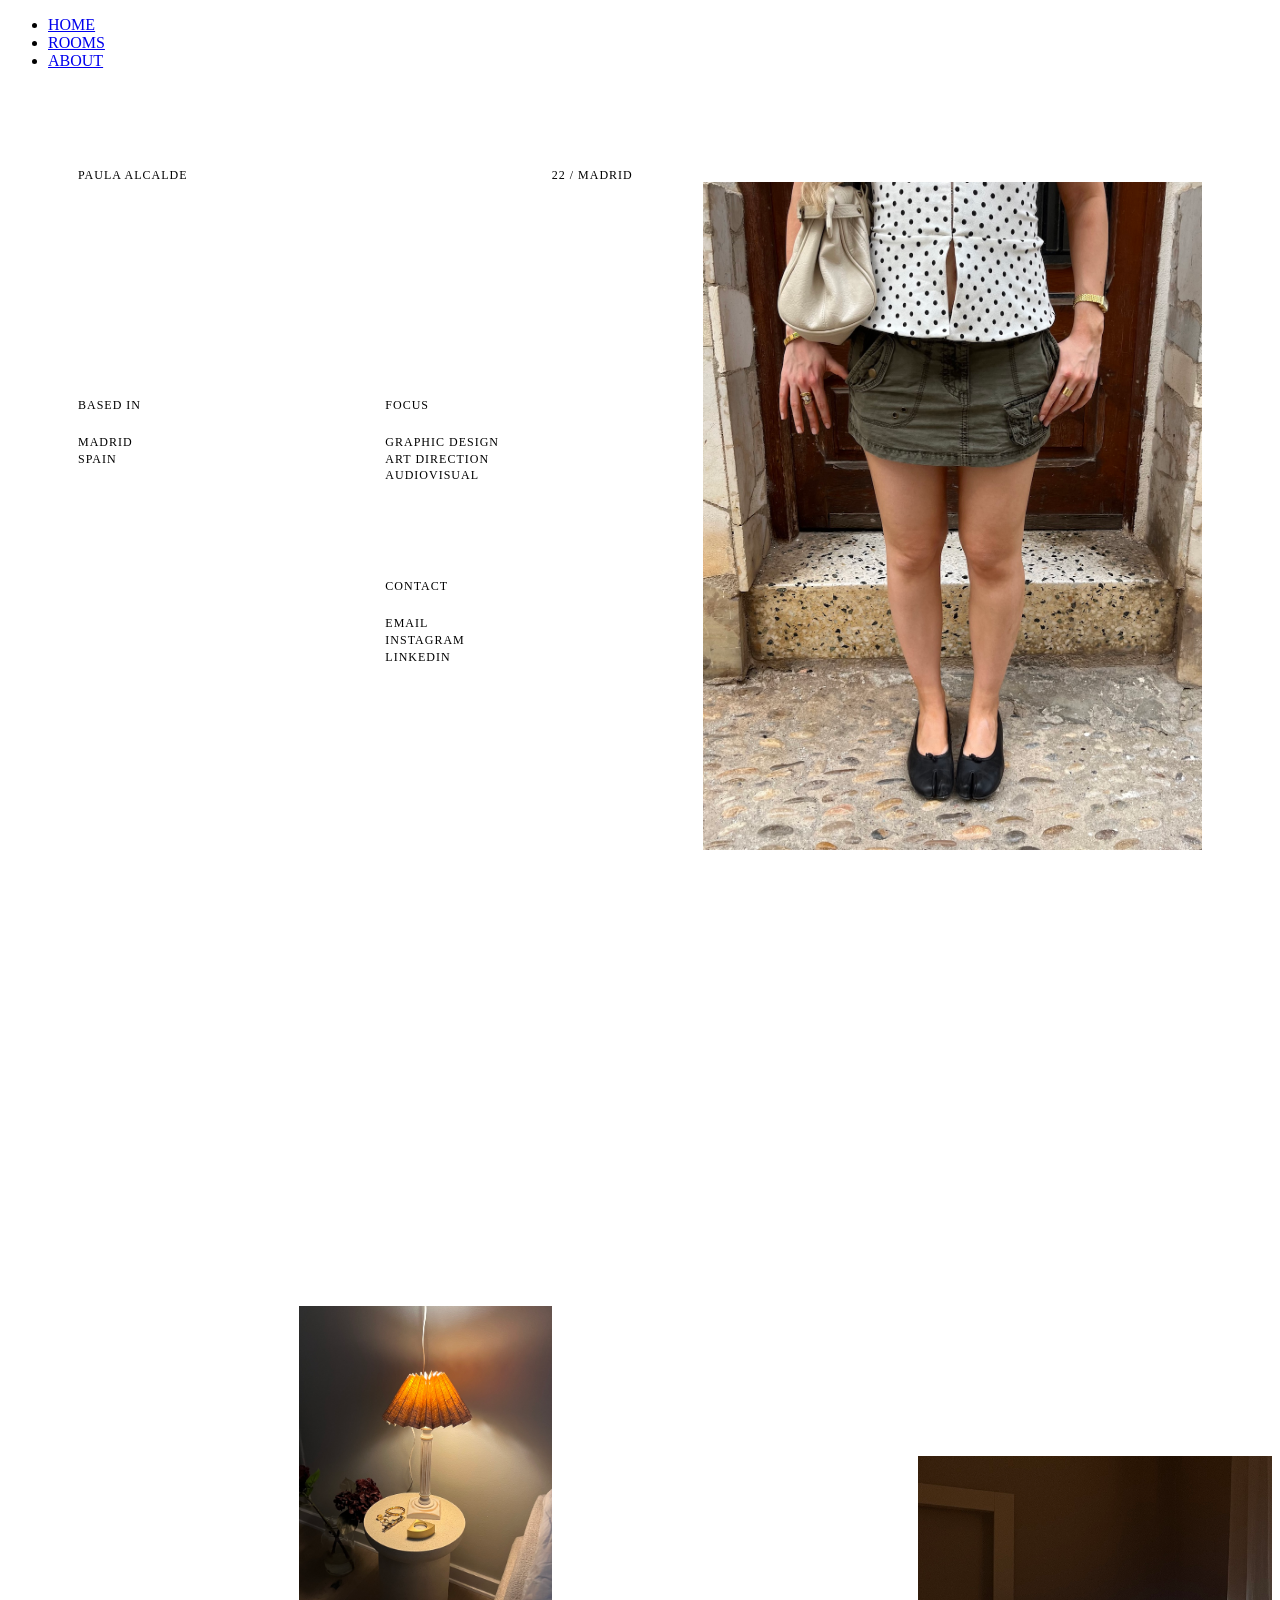
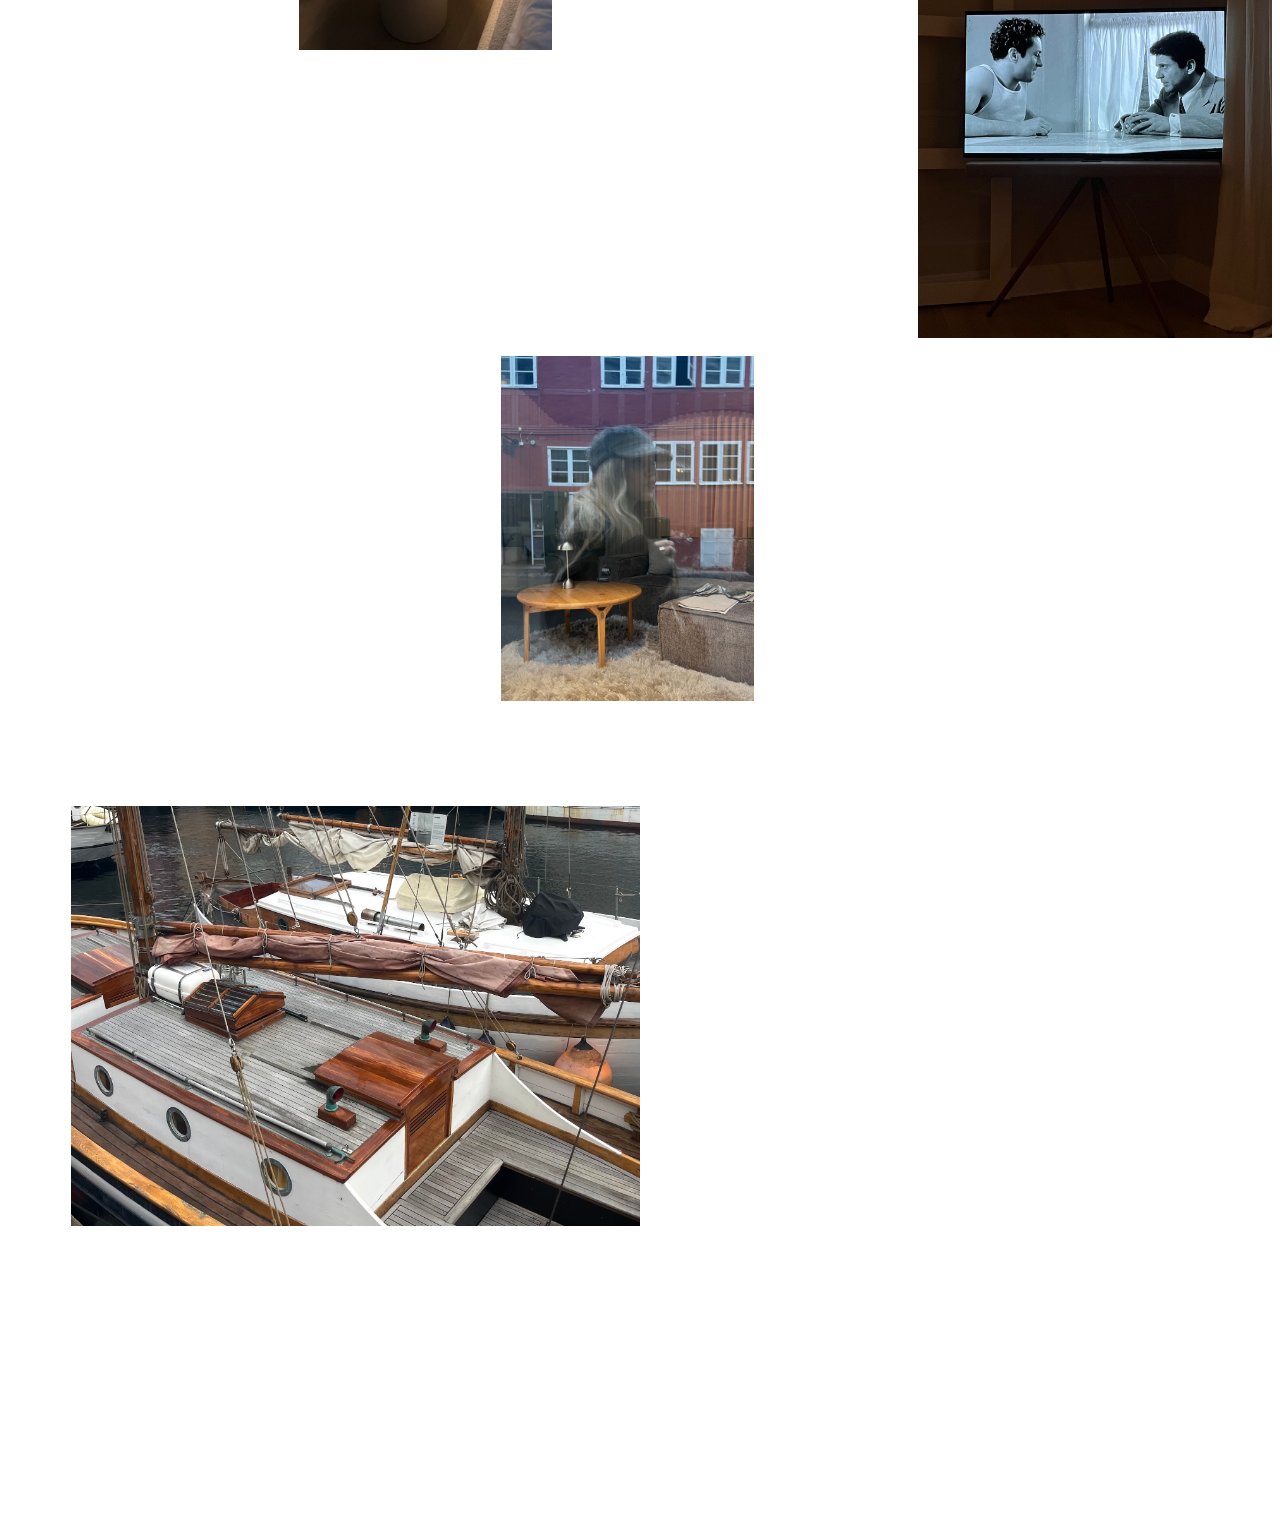
==== about.html @ 1444be1f "Base, About" ====
<!DOCTYPE html>
<html lang="en">
<head>
    <meta charset="UTF-8">
    <meta name="viewport" content="width=device-width, initial-scale=1.0">
    <title>Quinto Cuatro</title>

    <link rel="stylesheet" href="css/style.css">


    <!--Google Fonts-->
    
    
    <!--Iconos Font Awesome-->
    
</head>
<body>

    <div class="menu">

        <nav>
            <ul>
                <li><a href="index.html">HOME</a></li>
                <li><a href="rooms.html">ROOMS</a></li>
                <li><a href="about.html">ABOUT</a></li>
            </ul>
        </nav>
    </div> 

    <section class="about-hero">

        <!-- COLUMNA IZQUIERDA -->
        <div class="about-info">

            <div class="about-top">
                <p>PAULA ALCALDE</p>
                <p>22 / MADRID</p>
            </div>

            <div class="about-details">

                <div class="about-block">
                    <p class="about-label">BASED IN</p>
                    <p>
                        MADRID<br>
                        SPAIN
                    </p>
                </div>

                <div class="about-block">
                    <p class="about-label">FOCUS</p>
                    <p>
                        GRAPHIC DESIGN<br>
                        ART DIRECTION<br>
                        AUDIOVISUAL
                    </p>
                </div>

                <div class="about-block contact">
                    <p class="about-label">CONTACT</p>
                    <p>
                        EMAIL<br>
                        INSTAGRAM<br>
                        LINKEDIN
                    </p>
                </div>

            </div>

        </div>


        <!-- COLUMNA DERECHA -->
        <div class="about-photo">
            <img src="gallery/paula 1.jpeg" alt="About">
        </div>

    </section>

    <!-- GALERÍA ABOUT -->
    <section class="about-gallery">

        <div class="gallery-photo photo-1">
            <img src="gallery/paula 2.jpeg" alt="">
        </div>

        <div class="gallery-photo photo-2">
            <img src="gallery/paula 3.jpeg" alt="">
        </div>

        <div class="gallery-photo photo-3">
            <img src="gallery/paula 4.jpeg">
        </div>

        <div class="gallery-photo photo-4">
            <img src="gallery/paula 5.jpeg" alt="">
        </div>

        <div class="gallery-photo photo-5">
            <img src="gallery/paula 6.jpeg" alt="">
        </div>

    </section>
    

</body>
</html>
---- css/style.css ----
/* HOME 
*/

.hero {
    position: relative;
    width: 100%;
    height: 500px;
    overflow: hidden;


    display: flex;
    justify-content: center;
    align-items: center;
}

.hero-slide {
    position: absolute;
    inset: 0;

    display: flex;
    justify-content: center;
    align-items: center;


    opacity: 0;
    transition: opacity 1s ease;
}

.hero-slide.active {
    opacity: 1;
}

.hero-slide img {
    max-width: 50%;
    max-height: 400px;

    object-fit: contain;
    display: block;
}



/* ABOUT */

.about-hero {
    min-height: 100vh;

    display: grid;
    grid-template-columns: 1fr 0.9fr;
    gap: 70px;

    padding: 70px;

    background-color: #ffffff;
}

.about-info {
    display: flex;
    flex-direction: column;
}

.about-top {
    display: flex;
    justify-content: space-between;

    font-size: 12px;
    letter-spacing: 1px;
}

.about-details {
    margin-top: 190px;

    display: grid;
    grid-template-columns: 1fr 1fr;
    gap: 70px 60px;

    font-size: 12px;
    line-height: 1.4;
    letter-spacing: 1px;
}

.about-label {
    margin-bottom: 20px;
}


.contact {
    grid-column: 2;
}

.about-photo {
    display: flex;
    justify-content: center;
    align-items: flex-start;
}

.about-photo img {
    width: auto;
    height: 80vh;
    max-width: 100%;
    object-fit: contain;
}



/* Galeria About */

.about-gallery {
    position: relative;

    margin-top: 180px;

    width: 100%;
    height: 1800px;

    background-color: #ffffff;
}

.gallery-photo {
    position: absolute;
}

.gallery-photo img {
    display: block;
    width: 100%;
    height: auto;
}

.photo-1 {
    width: 20%;
    top: 0;
    left: 23%;
}

.photo-2 {
    width: 28%;
    top: 150px;
    right: 0;
}

.photo-3 {
    width: 20%;
    top: 650px;
    left: 39%;
}

.photo-4 {
    width: 20%;
    top: 650px;
    left: 61%;
}

.photo-5 {
    width: 45%;
    top: 1100px;
    left: 5%;
}
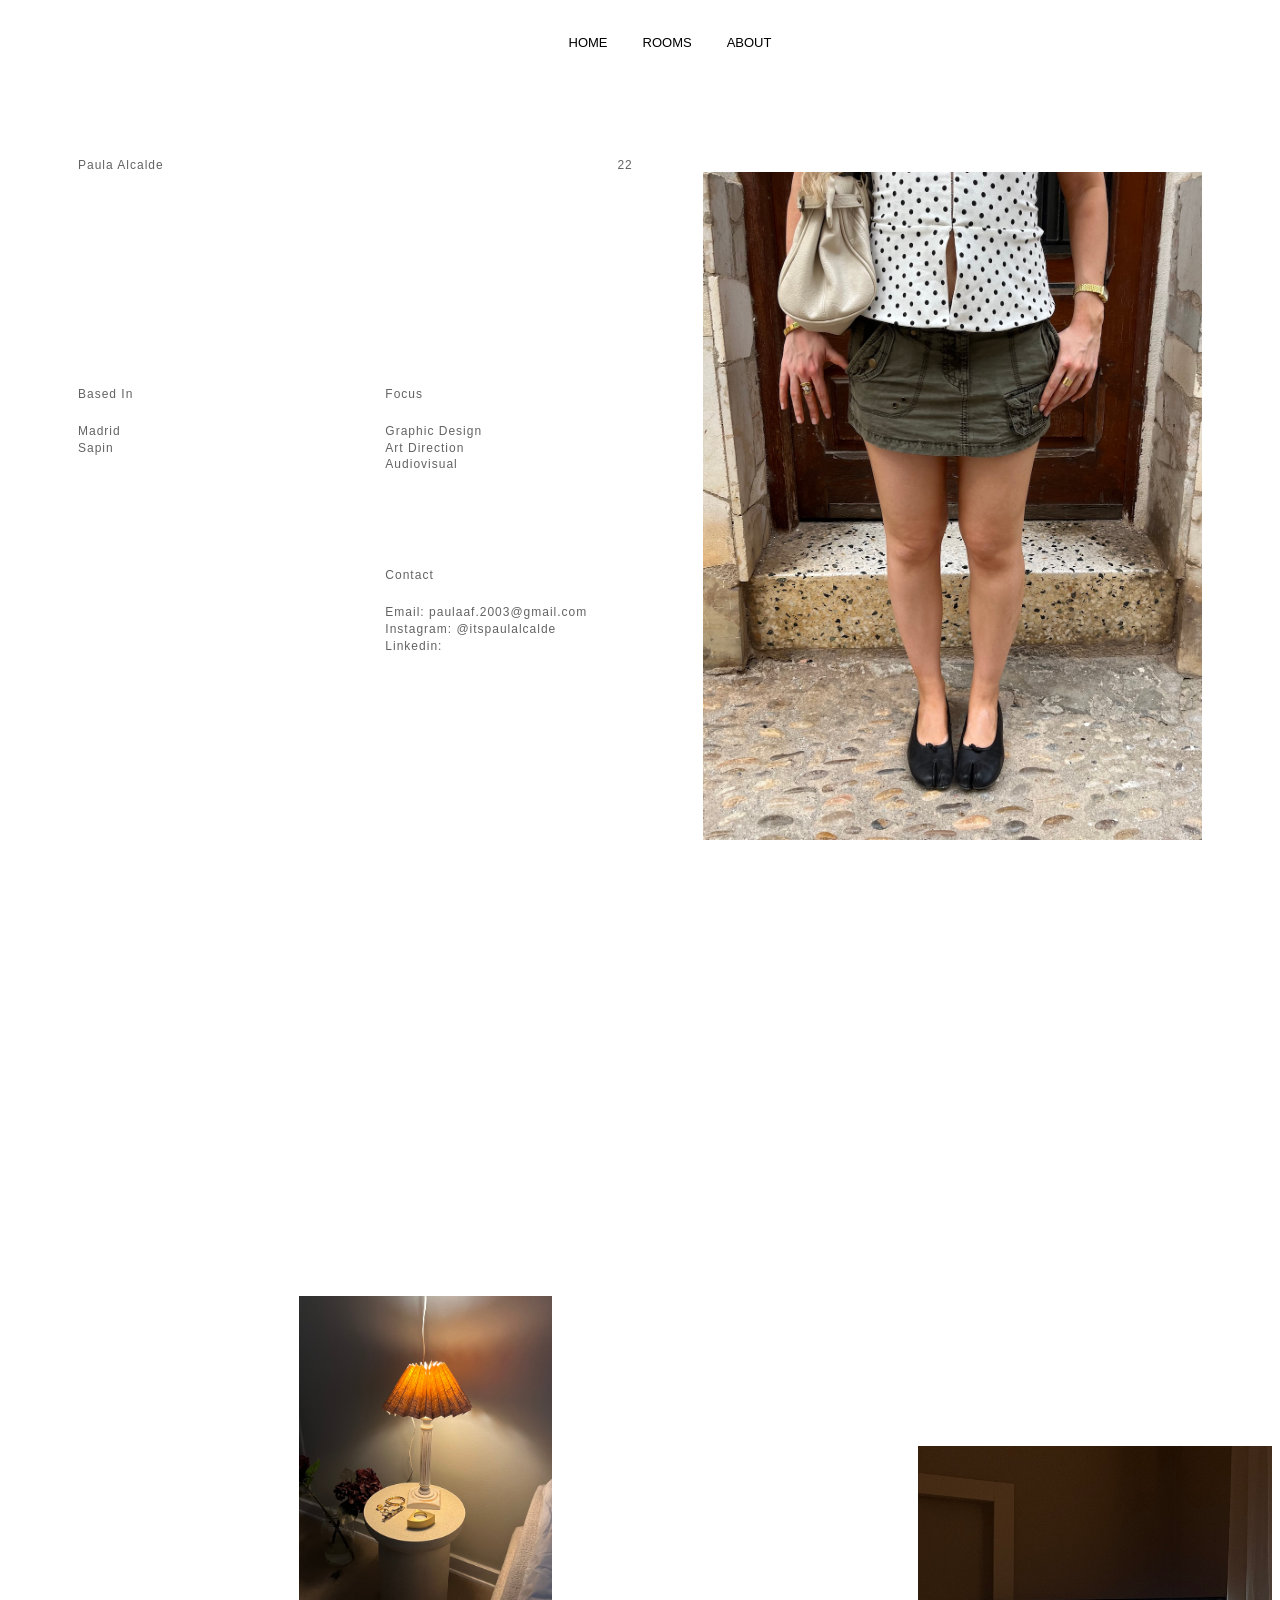
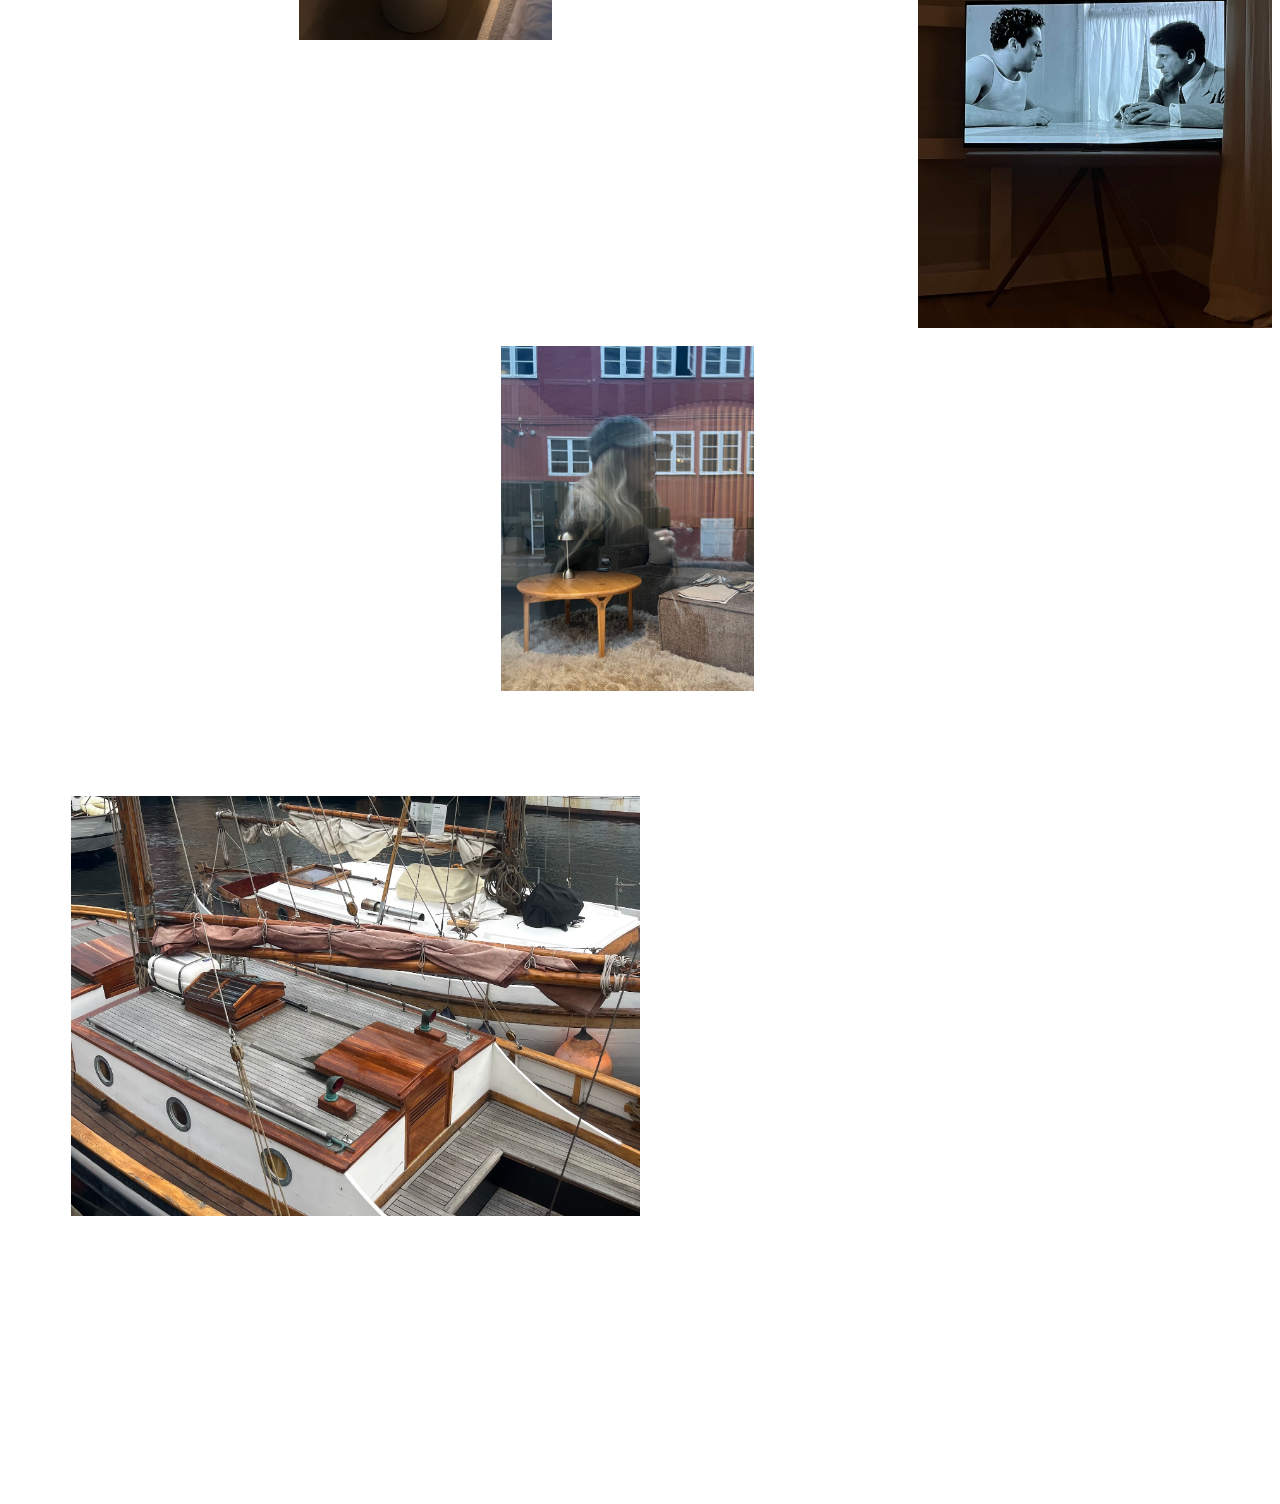
==== commit 8e7d7bad: "Rooms" ====
--- a/about.html
+++ b/about.html
@@ -33,35 +33,35 @@
         <div class="about-info">
 
             <div class="about-top">
-                <p>PAULA ALCALDE</p>
-                <p>22 / MADRID</p>
+                <p>Paula Alcalde</p>
+                <p>22 </p>
             </div>
 
             <div class="about-details">
 
                 <div class="about-block">
-                    <p class="about-label">BASED IN</p>
+                    <p class="about-label">Based In</p>
                     <p>
-                        MADRID<br>
-                        SPAIN
+                        Madrid <br>
+                        Sapin
                     </p>
                 </div>
 
                 <div class="about-block">
-                    <p class="about-label">FOCUS</p>
+                    <p class="about-label">Focus</p>
                     <p>
-                        GRAPHIC DESIGN<br>
-                        ART DIRECTION<br>
-                        AUDIOVISUAL
+                        Graphic Design<br>
+                        Art Direction<br>
+                        Audiovisual
                     </p>
                 </div>
 
                 <div class="about-block contact">
-                    <p class="about-label">CONTACT</p>
+                    <p class="about-label">Contact</p>
                     <p>
-                        EMAIL<br>
-                        INSTAGRAM<br>
-                        LINKEDIN
+                        Email: paulaaf.2003@gmail.com <br>
+                        Instagram: @itspaulalcalde <br>
+                        Linkedin: 
                     </p>
                 </div>
 
--- a/css/style.css
+++ b/css/style.css
@@ -1,5 +1,66 @@
-/* HOME 
-*/
+
+/* MENU */
+
+.menu {
+    width: 100%;
+
+    display: flex;
+    justify-content: center;
+    align-items: center;
+
+    padding: 25px 30px;
+
+    background-color: white;
+
+    position: relative;
+    z-index: 1000;
+}
+
+
+.logo {
+    font-family: Arial, Helvetica, sans-serif;
+
+    font-size: 13px;
+    font-weight: 500;
+
+    letter-spacing: -0.2px;
+
+    color: black;
+    text-decoration: none;
+}
+
+
+.menu nav ul {
+    display: flex;
+    justify-content: center;
+    align-items: center;
+    gap: 35px;
+
+    margin: 0;
+    padding: 0;
+
+    list-style: none;
+}
+
+.menu nav a {
+    position: relative;
+
+    font-family: Arial, Helvetica, sans-serif;
+
+    font-size: 13px;
+    font-weight: 400;
+
+    color: black;
+    text-decoration: none;
+
+    transition: opacity 0.3s ease;
+}
+
+.menu nav a:hover {
+    opacity: 0.4;
+}
+
+/* HOME */
 
 .hero {
     position: relative;
@@ -39,6 +100,154 @@
 }
 
 
+/* ROOMS */
+
+.rooms {
+    padding: 70px 15px 100px;
+    background-color: white;
+}
+
+.rooms-title {
+    font-size: clamp(80px, 12vw, 190px);
+    font-weight: 500;
+    line-height: 0.9;
+    letter-spacing: -8px;
+
+    margin: 0 0 120px;
+}
+
+.rooms-filter {
+    display: flex;
+    align-items: flex-start;
+
+    margin-bottom: 100px;
+
+    font-size: 14px;
+}
+
+.filter-label {
+    width: 120px;
+}
+
+.filter-options {
+    display: flex;
+    flex-direction: column;
+    align-items: flex-start;
+}
+
+.filter-btn {
+    border: none;
+    background: none;
+    padding: 0;
+
+    font-family: inherit;
+    font-size: 14px;
+
+    color: black;
+    cursor: pointer;
+
+    transition: opacity 0.3s ease;
+}
+
+.filter-btn:hover {
+    opacity: 0.5;
+}
+
+.filter-btn.active {
+    color: #999;
+}
+
+
+
+
+.projects-grid {
+    display: grid;
+    grid-template-columns: repeat(4, 1fr);
+    gap: 8px;
+    align-items: start;
+}
+
+.project {
+    display: block;
+    text-decoration: none;
+    color: black;
+}
+
+.project img {
+    width: 100%;
+    height: auto;
+
+    display: block;
+}
+
+.project-info {
+    display: flex;
+    justify-content: space-between;
+    align-items: flex-start;
+
+    padding-top: 8px;
+
+    font-size: 12px;
+}
+
+.project-info span {
+    color: #000000;
+}
+
+.project img {
+    transition: opacity 0.3s ease;
+    width: 100%;
+    height: auto;
+}
+
+.project:hover img {
+    opacity: 0.75;
+}
+
+
+
+
+/* ROOMS */
+
+.projects-grid {
+    display: grid;
+    grid-template-columns: repeat(4, 1fr);
+    gap: 8px;
+}
+
+.project {
+    display: block;
+    color: black;
+    text-decoration: none;
+}
+
+.project img {
+    width: 100%;
+    aspect-ratio: 1 / 1.1;
+
+    object-fit: cover;
+    display: block;
+
+    transition: opacity 0.4s ease;
+}
+
+.project:hover img {
+    opacity: 0.75;
+}
+
+.project-info {
+    display: flex;
+    justify-content: space-between;
+
+    padding-top: 8px;
+
+    font-size: 12px;
+}
+
+.project-info span {
+    color: #999;
+}
+
 
 /* ABOUT */
 
@@ -51,7 +260,10 @@
 
     padding: 70px;
 
+    color: #636363;
     background-color: #ffffff;
+    font-family: "Helvetica Neue", Helvetica, Arial, sans-serif;
+
 }
 
 .about-info {
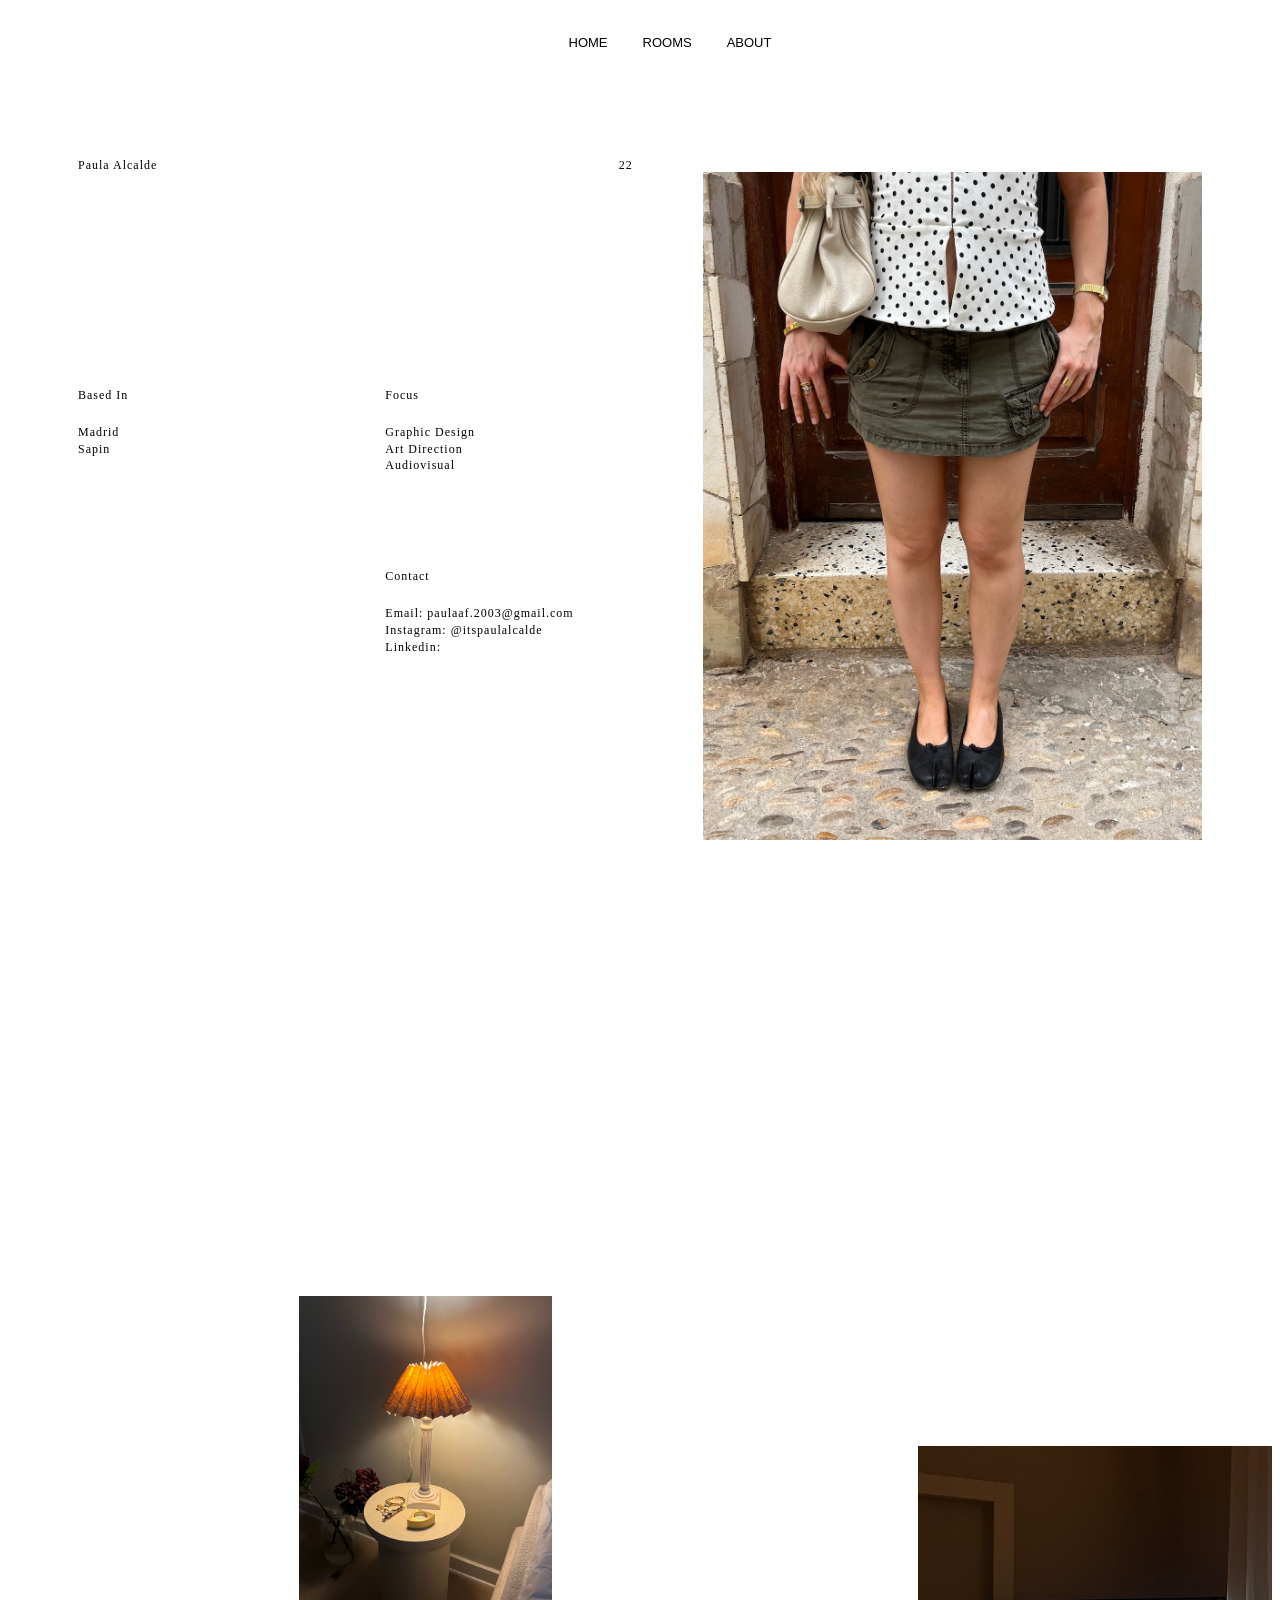
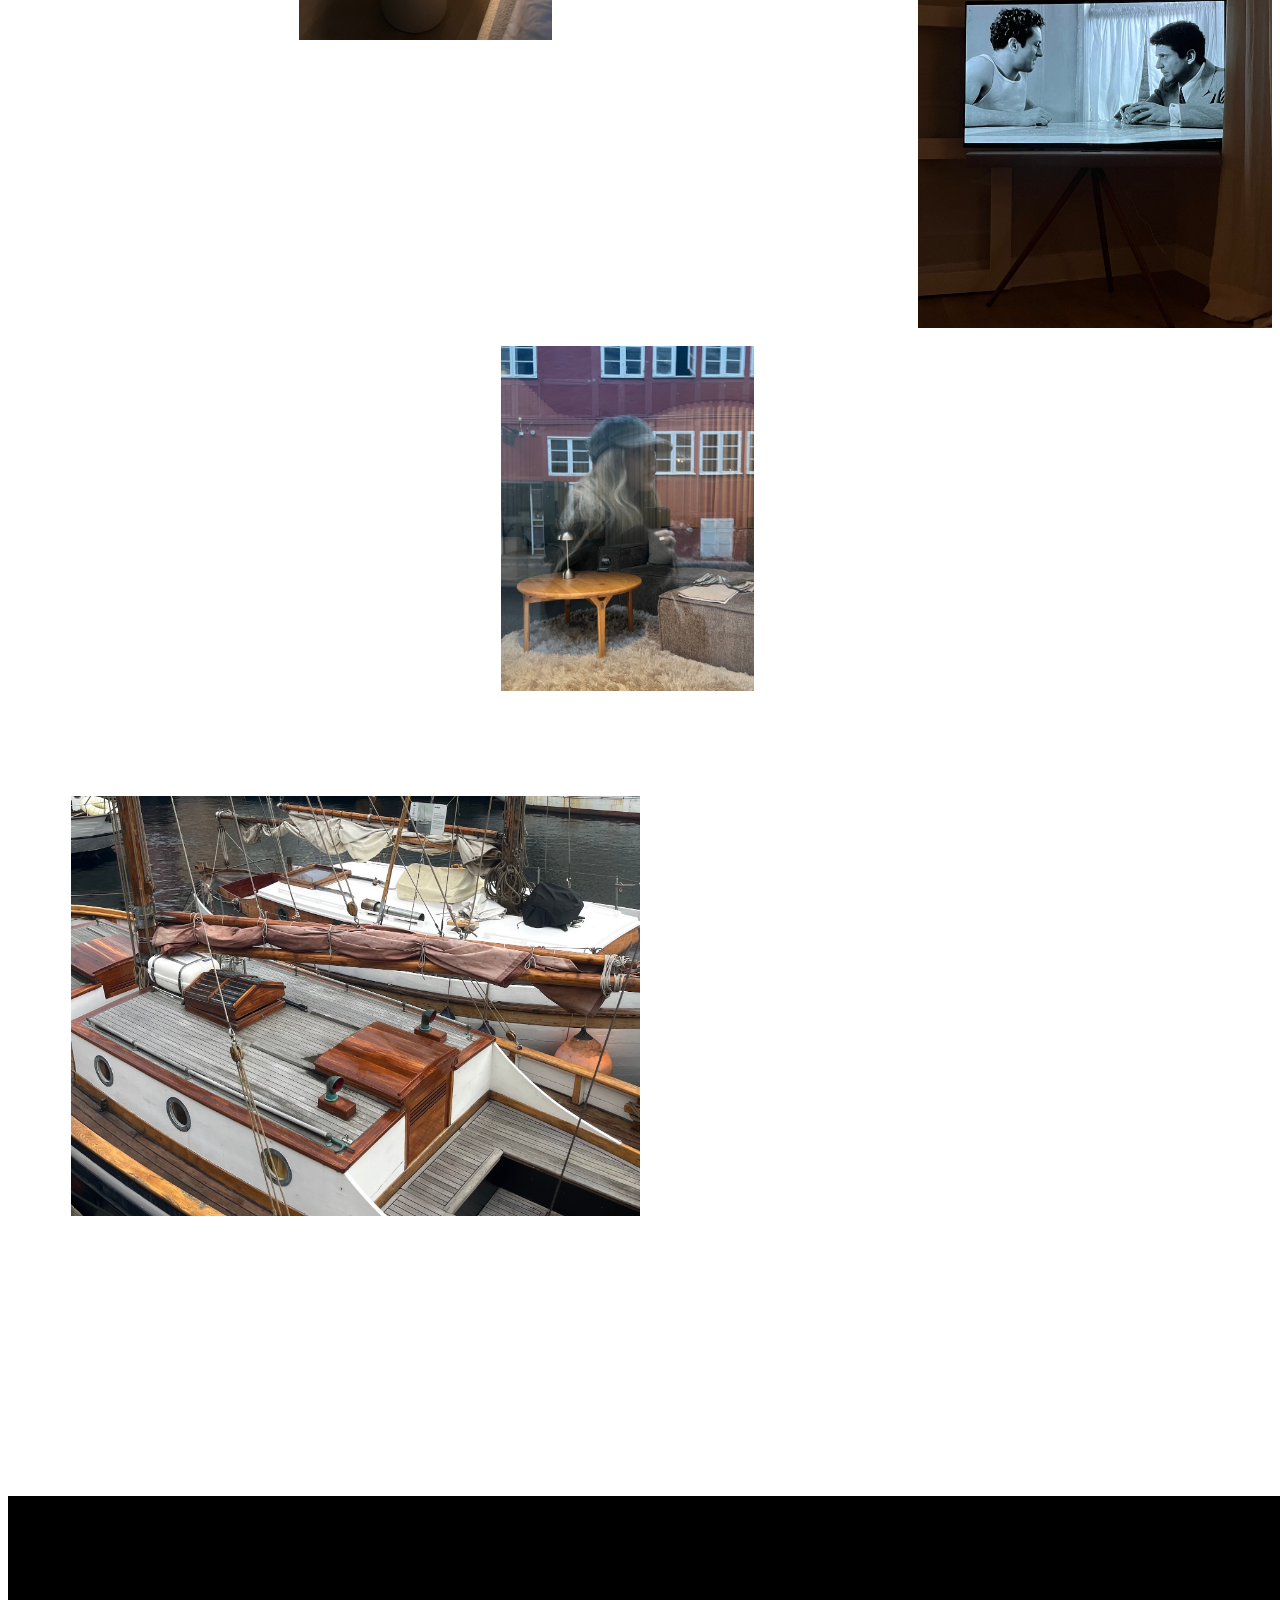
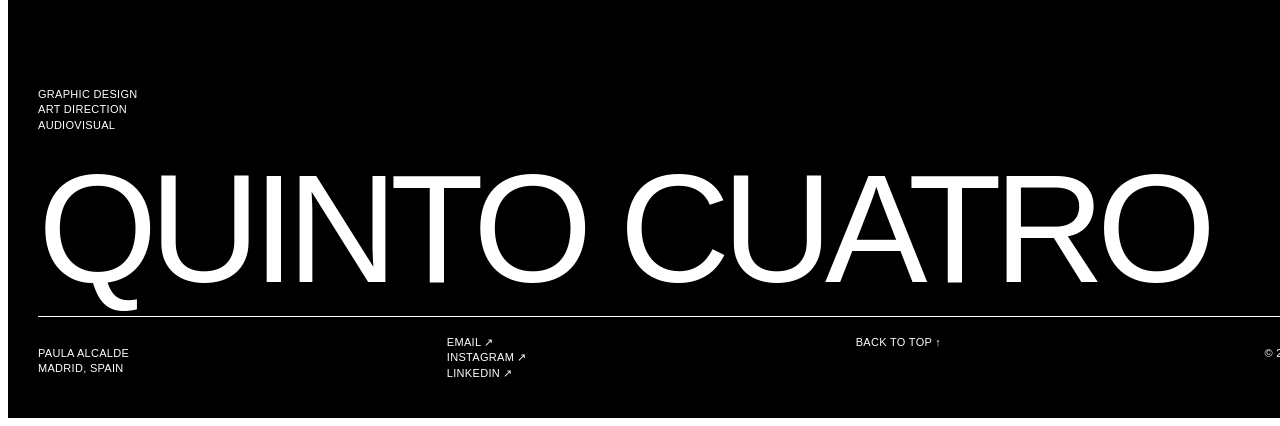
==== commit 920608da: "Home" ====
--- a/about.html
+++ b/about.html
@@ -101,6 +101,48 @@
         </div>
 
     </section>
+
+    <footer class="footer">
+
+        <div class="footer-top">
+
+            <p class="footer-small">
+                GRAPHIC DESIGN<br>
+                ART DIRECTION<br>
+                AUDIOVISUAL
+            </p>
+
+            <h2>QUINTO CUATRO</h2>
+
+        </div>
+
+
+        <div class="footer-bottom">
+
+            <div class="footer-location">
+                <p>
+                    PAULA ALCALDE<br>
+                    MADRID, SPAIN
+                </p>
+            </div>
+
+            <div class="footer-contact">
+                <a href="mailto:tuemail@gmail.com">EMAIL ↗</a>
+                <a href="#">INSTAGRAM ↗</a>
+                <a href="#">LINKEDIN ↗</a>
+            </div>
+
+            <div class="footer-back">
+                <a href="#">BACK TO TOP ↑</a>
+            </div>
+
+            <div class="footer-year">
+                <p>© 2026</p>
+            </div>
+
+        </div>
+
+    </footer>
     
 
 </body>
--- a/css/style.css
+++ b/css/style.css
@@ -60,44 +60,246 @@
     opacity: 0.4;
 }
 
+
+
+
+
 /* HOME */
 
-.hero {
-    position: relative;
-    width: 100%;
-    height: 500px;
-    overflow: hidden;
-
-
-    display: flex;
-    justify-content: center;
-    align-items: center;
-}
-
-.hero-slide {
-    position: absolute;
-    inset: 0;
-
-    display: flex;
-    justify-content: center;
-    align-items: center;
-
-
-    opacity: 0;
-    transition: opacity 1s ease;
-}
-
-.hero-slide.active {
-    opacity: 1;
-}
-
-.hero-slide img {
-    max-width: 50%;
-    max-height: 400px;
-
-    object-fit: contain;
-    display: block;
-}
+.home-hero {
+    min-height: calc(100vh - 65px);
+    padding: 35px 30px 50px;
+
+    display: flex;
+    flex-direction: column;
+    justify-content: space-between;
+
+    background-color: white;
+}
+
+.home-hero-title {
+    margin-top: 60px;
+}
+
+.home-hero-title h1 {
+    margin: 0;
+
+    font-family: "Helvetica Neue", Helvetica, Arial, sans-serif;
+
+    font-size: clamp(90px, 15vw, 220px);
+    font-weight: 500;
+
+    line-height: 0.75;
+    letter-spacing: -10px;
+}
+
+.home-hero-bottom {
+    display: grid;
+
+    grid-template-columns: 1fr 1.7fr 1fr;
+
+    align-items: end;
+    gap: 50px;
+
+    margin-top: 90px;
+}
+
+.home-description {
+    font-family: "Helvetica Neue", Helvetica, Arial, sans-serif;
+
+    font-size: 12px;
+    line-height: 1.4;
+    letter-spacing: 0.3px;
+
+    text-transform: uppercase;
+}
+
+
+.home-featured {
+    width: 100%;
+}
+
+.home-featured img {
+    width: 100%;
+    height: auto;
+
+    display: block;
+}
+
+.home-caption {
+    display: flex;
+    justify-content: space-between;
+
+    margin-top: 7px;
+
+    font-family: "Helvetica Neue", Helvetica, Arial, sans-serif;
+
+    font-size: 11px;
+    letter-spacing: 0.3px;
+}
+
+
+.home-location {
+    text-align: right;
+
+    font-family: "Helvetica Neue", Helvetica, Arial, sans-serif;
+
+    font-size: 12px;
+    line-height: 1.4;
+    letter-spacing: 0.3px;
+
+    text-transform: uppercase;
+}
+
+
+
+.home-work {
+    padding: 5px 30px 220px;
+
+    background-color: white;
+
+    font-family: "Helvetica Neue", Helvetica, Arial, sans-serif;
+}
+
+
+.work-intro {
+    display: grid;
+    grid-template-columns: 1fr 1.5fr 1fr;
+
+    margin-bottom: 180px;
+
+    font-size: 11px;
+    line-height: 1.4;
+    letter-spacing: 0.3px;
+}
+
+.work-intro-text {
+    max-width: 320px;
+}
+
+.work-intro p:last-child {
+    text-align: right;
+}
+
+.home-project {
+    display: block;
+
+    color: black;
+    text-decoration: none;
+}
+
+.home-project img {
+    display: block;
+
+    width: 100%;
+    height: auto;
+
+    transition: opacity 0.4s ease;
+}
+
+.home-project:hover img {
+    opacity: 0.75;
+}
+
+
+.home-project-info {
+    display: grid;
+    grid-template-columns: 40px 1fr auto;
+
+    margin-top: 8px;
+
+    font-size: 11px;
+    letter-spacing: 0.2px;
+}
+
+.home-project-info span:last-child {
+    color: #999;
+}
+
+
+.project-large {
+    width: 30%;
+
+    margin-left: 5%;
+    margin-bottom: 220px;
+}
+
+
+.project-small-right {
+    width: 24%;
+
+    margin-left: auto;
+    margin-right: 12%;
+    margin-bottom: 230px;
+}
+
+.project-medium-left {
+    width: 32%;
+
+    margin-left: 22%;
+}
+
+
+
+.all-work {
+    width: 100%;
+    padding: 120px 30px 80px;
+
+    background-color: white;
+
+    font-family: "Helvetica Neue", Helvetica, Arial, sans-serif;
+}
+
+
+.all-work p {
+    margin: 0 0 30px;
+
+    font-size: 11px;
+    font-weight: 400;
+    letter-spacing: 0.3px;
+
+    text-transform: uppercase;
+}
+
+.all-work a {
+    width: 100%;
+
+    display: flex;
+    justify-content: space-between;
+    align-items: flex-end;
+
+    padding-bottom: 18px;
+
+    border-bottom: 1px solid black;
+
+    color: black;
+    text-decoration: none;
+
+    font-size: clamp(70px, 12vw, 20px);
+    font-weight: 500;
+
+    line-height: 0.85;
+    letter-spacing: -8px;
+}
+
+.all-work a span {
+    font-size: 40px;
+    font-weight: 400;
+
+    line-height: 1;
+    letter-spacing: 0;
+
+    margin-bottom: 10px;
+
+    transition: transform 0.3s ease;
+}
+
+
+.all-work a:hover span {
+    transform: translate(8px, -8px);
+}
+
+
 
 
 /* ROOMS */
@@ -260,9 +462,9 @@
 
     padding: 70px;
 
-    color: #636363;
+    color: #000000;
     background-color: #ffffff;
-    font-family: "Helvetica Neue", Helvetica, Arial, sans-serif;
+    font-family: inherit;
 
 }
 
@@ -366,4 +568,94 @@
     width: 45%;
     top: 1100px;
     left: 5%;
+}
+
+
+
+
+
+/* FOOTER */
+
+.footer {
+    width: 100%;
+
+    padding: 180px 30px 30px;
+
+    background-color: #000000;
+    color: rgb(255, 255, 255);
+
+    font-family: "Helvetica Neue", Helvetica, Arial, sans-serif;
+}
+
+.footer-top {
+    position: relative;
+
+    border-bottom: 1px solid rgb(255, 255, 255);
+
+    padding-bottom: 25px;
+}
+
+.footer-small {
+    margin-bottom: 35px;
+
+    font-size: 11px;
+    font-weight: 400;
+
+    line-height: 1.4;
+    letter-spacing: 0.3px;
+}
+
+.footer-top h2 {
+    margin: 0;
+
+    font-family: "Helvetica Neue", Helvetica, Arial, sans-serif;
+
+    font-size: clamp(70px, 12vw, 185px);
+    font-weight: 500;
+
+    line-height: 0.8;
+    letter-spacing: -8px;
+}
+
+.footer-bottom {
+    display: grid;
+    grid-template-columns: 1fr 1fr 1fr auto;
+
+    align-items: start;
+    gap: 40px;
+
+    padding-top: 18px;
+
+    font-size: 11px;
+    line-height: 1.4;
+    letter-spacing: 0.3px;
+}
+
+.footer a {
+    color: rgb(255, 255, 255);
+    text-decoration: none;
+}
+
+.footer-contact {
+    display: flex;
+    flex-direction: column;
+    align-items: flex-start;
+}
+
+.footer-contact a,
+.footer-back a {
+    transition: opacity 0.3s ease;
+}
+
+.footer-contact a:hover,
+.footer-back a:hover {
+    opacity: 0.4;
+}
+
+.footer-back {
+    text-align: left;
+}
+
+.footer-year {
+    text-align: right;
 }
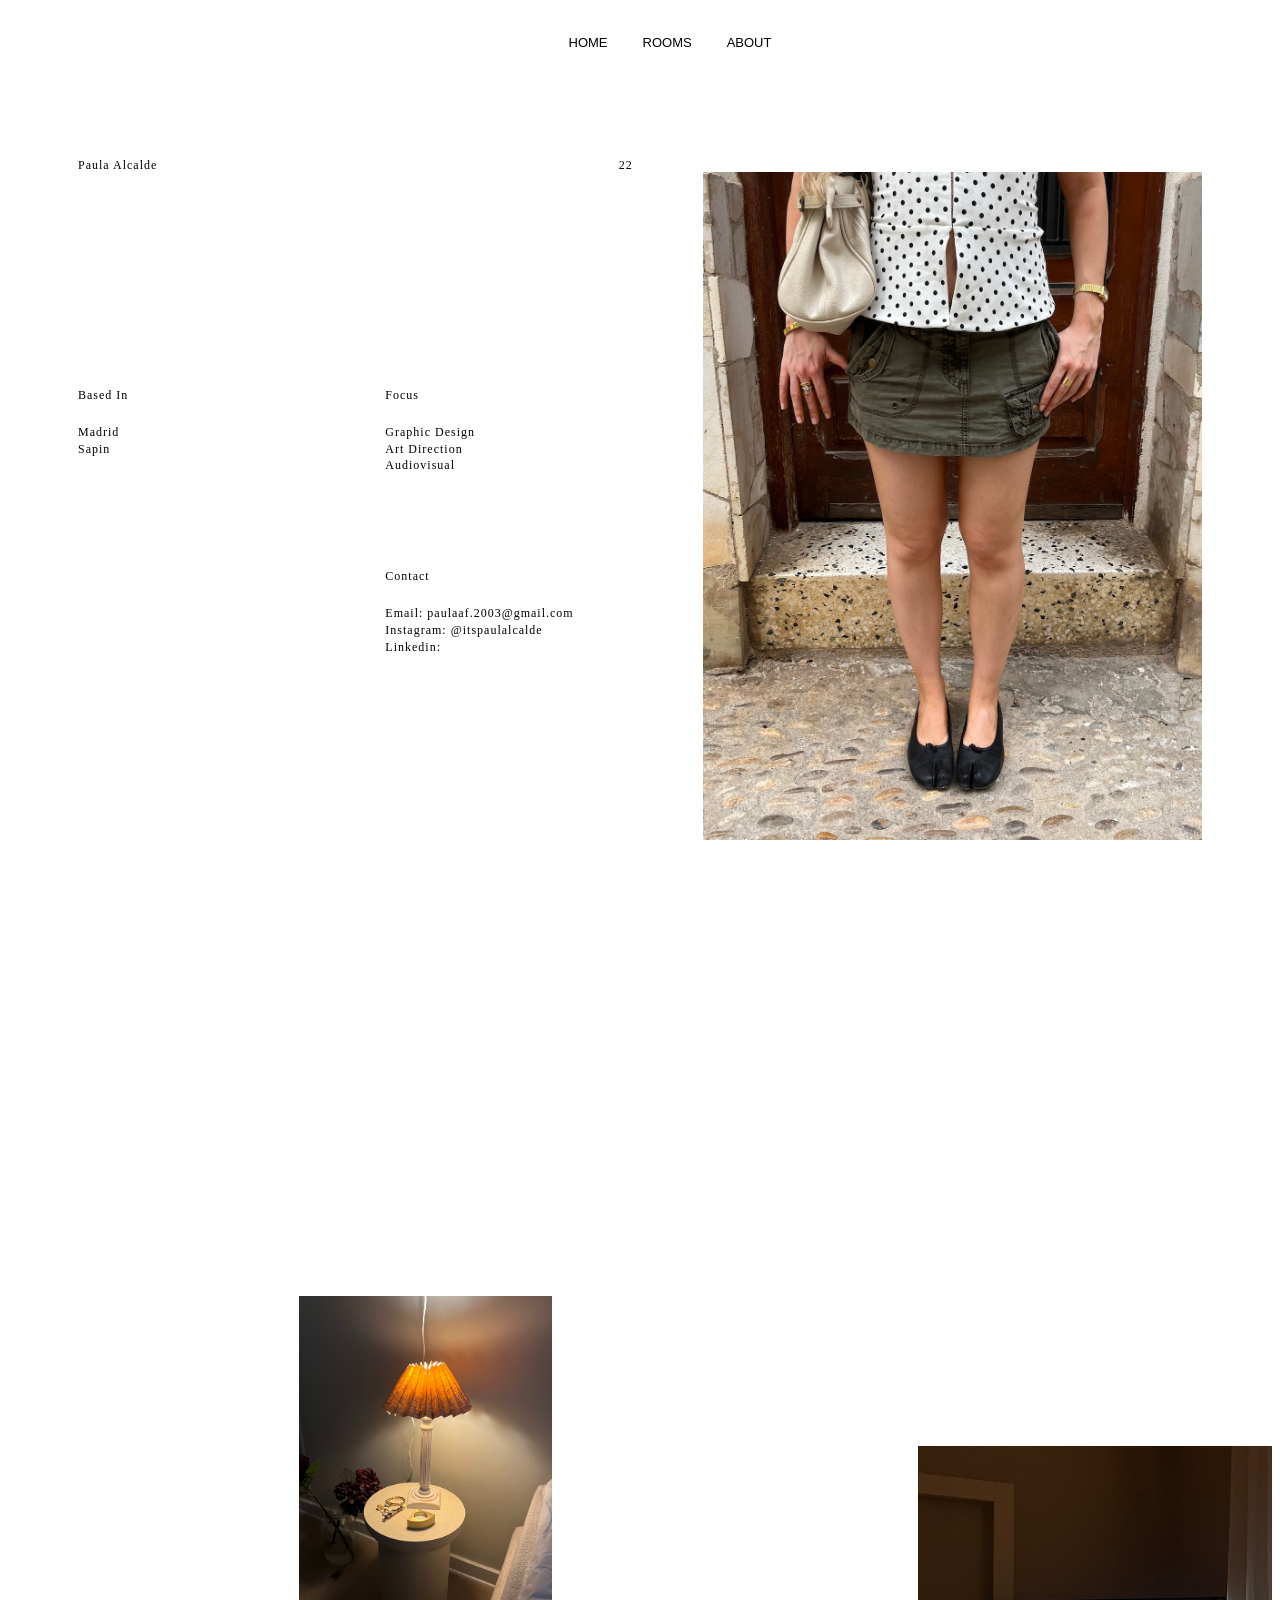
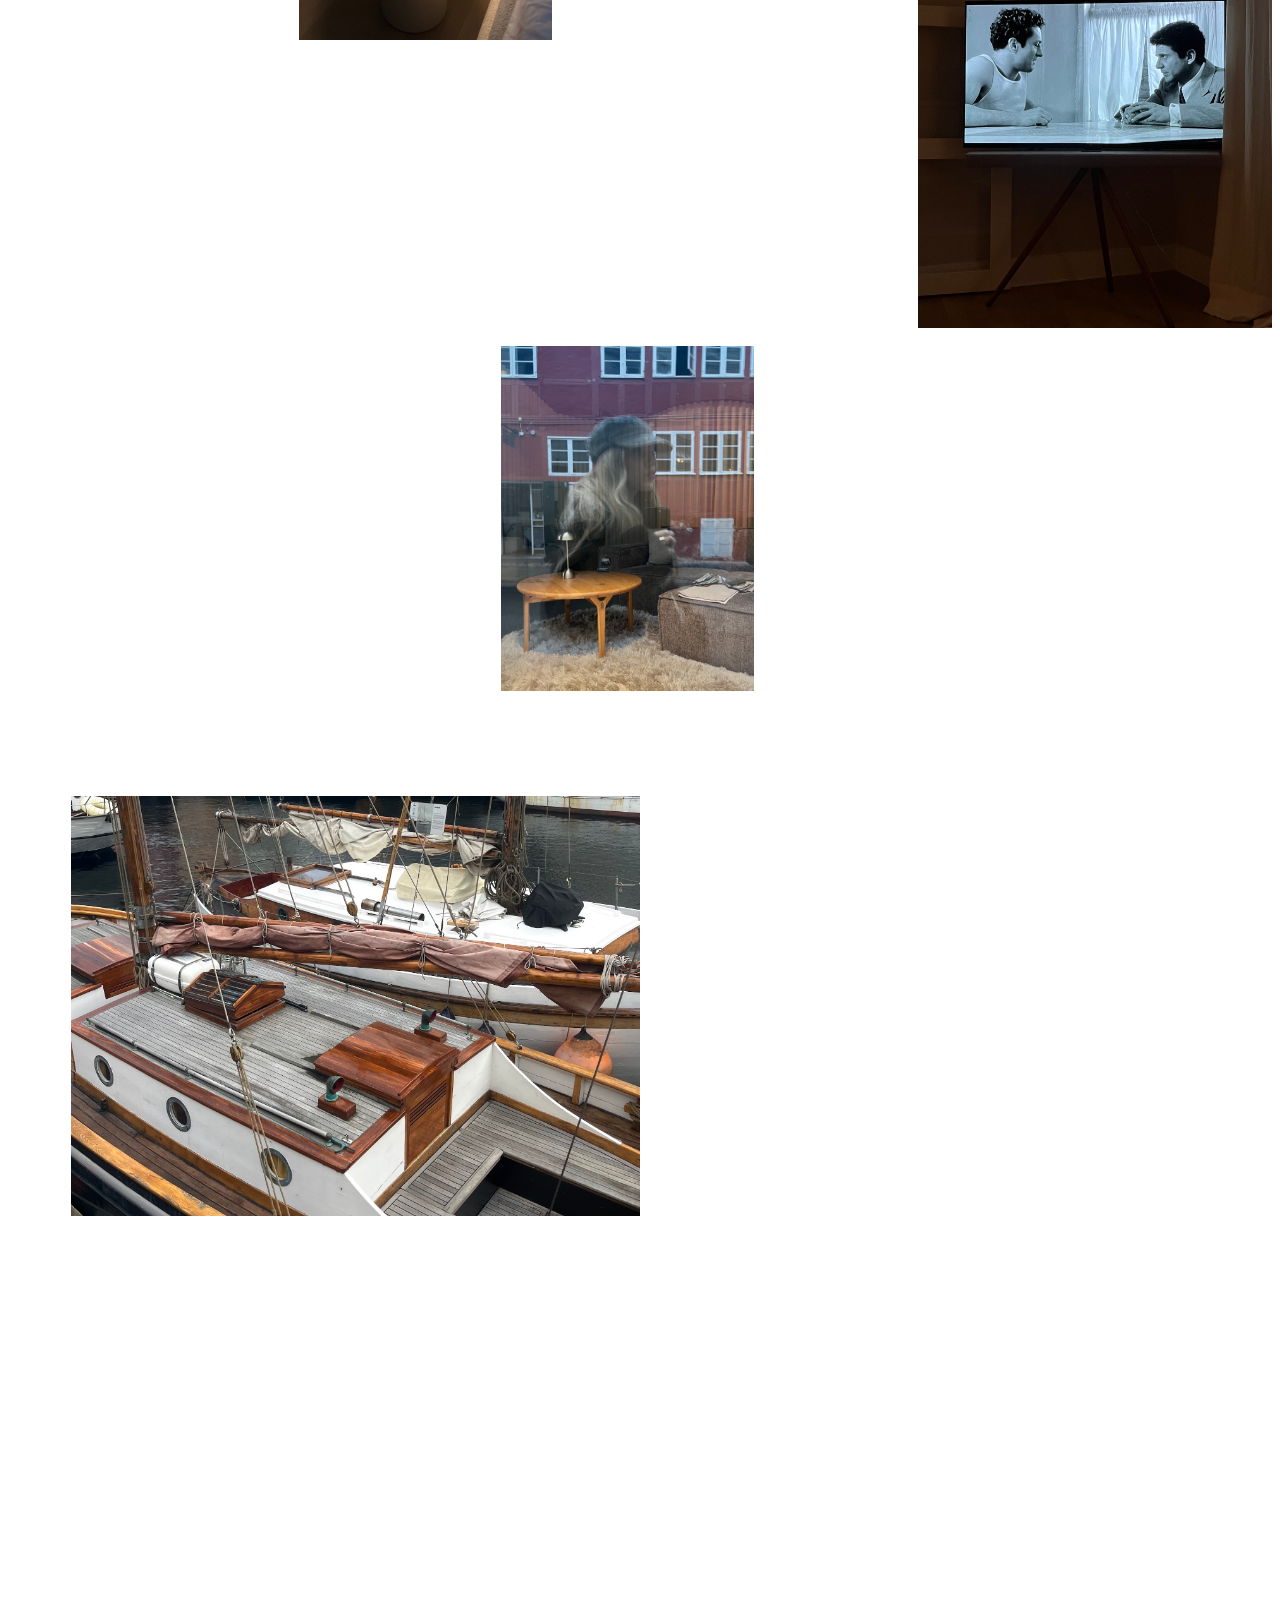
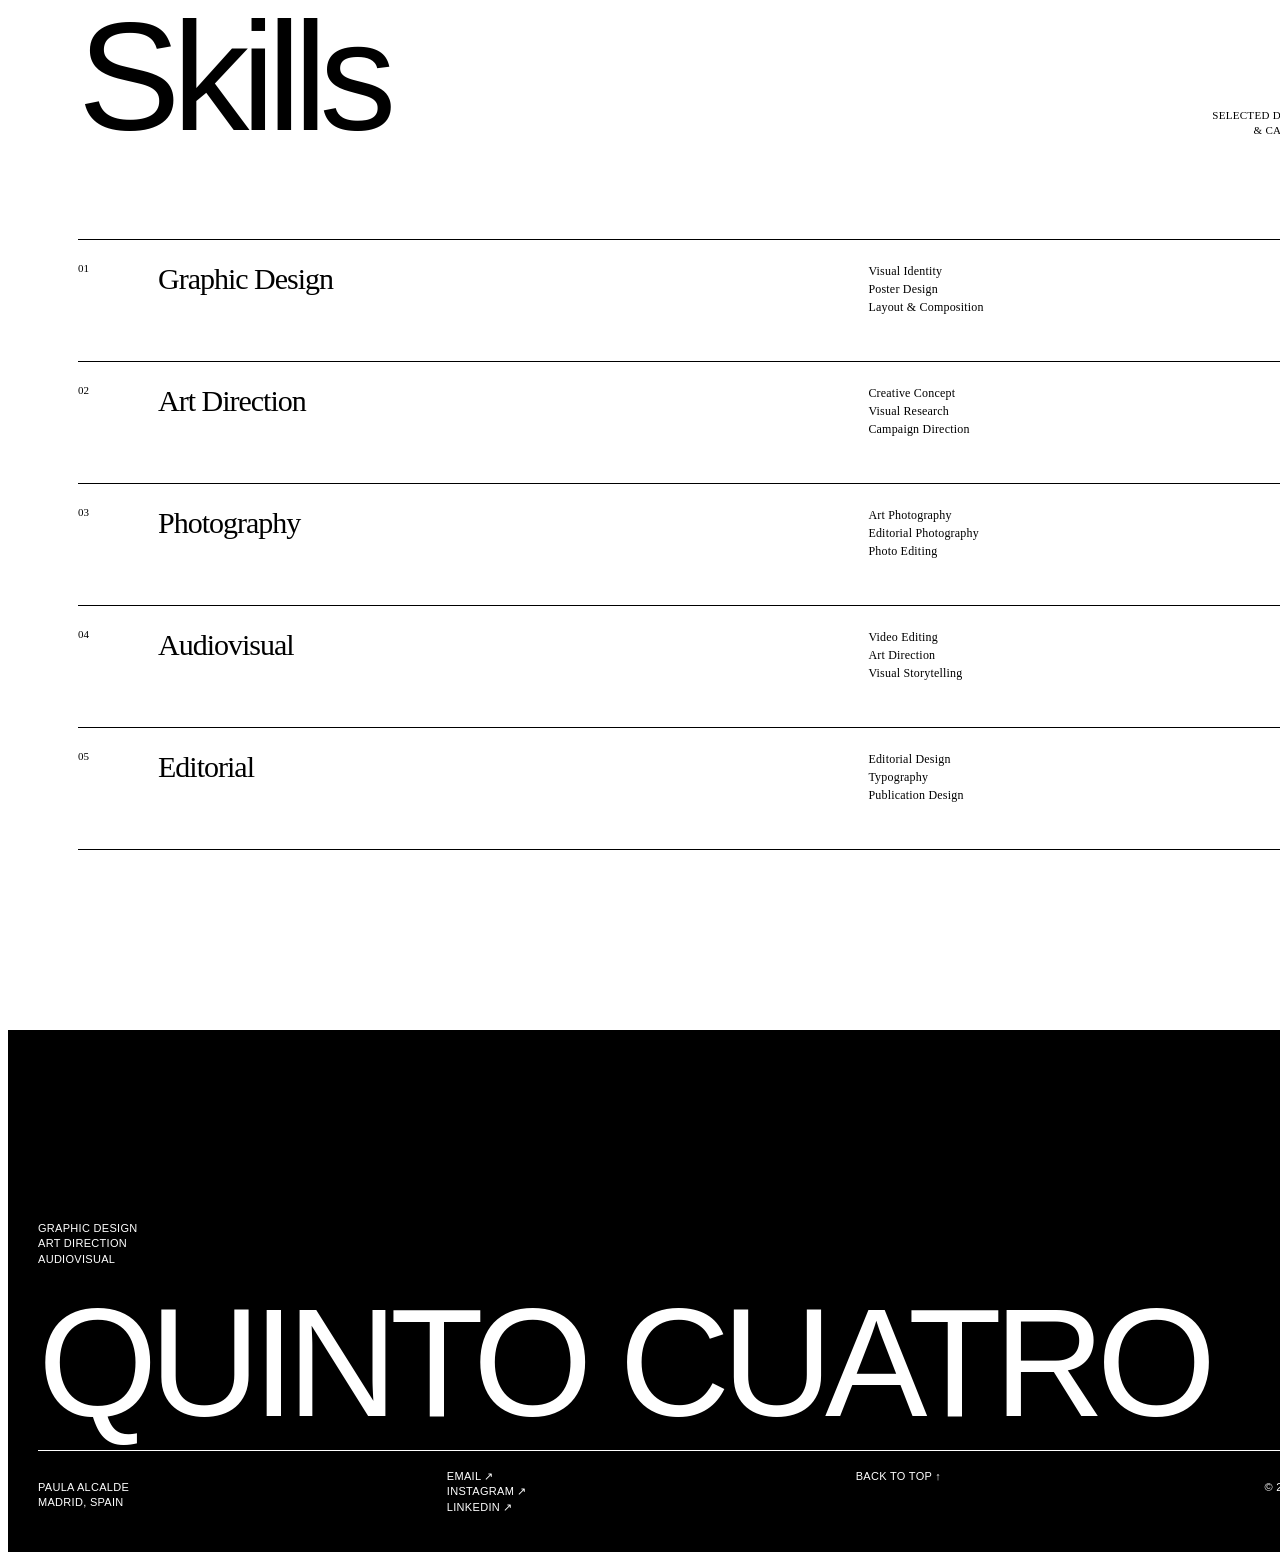
==== commit a2e7c30e: "Skills" ====
--- a/about.html
+++ b/about.html
@@ -102,6 +102,90 @@
 
     </section>
 
+
+    <section class="skills">
+
+        <div class="skills-header">
+            <h2>Skills</h2>
+
+            <p>
+                SELECTED DISCIPLINES<br>
+                & CAPABILITIES
+            </p>
+        </div>
+
+
+        <div class="skills-list">
+
+            <div class="skill-row">
+                <span class="skill-number">01</span>
+
+                <h3>Graphic Design</h3>
+
+                <p>
+                    Visual Identity<br>
+                    Poster Design<br>
+                    Layout & Composition
+                </p>
+            </div>
+
+
+            <div class="skill-row">
+                <span class="skill-number">02</span>
+
+                <h3>Art Direction</h3>
+
+                <p>
+                    Creative Concept<br>
+                    Visual Research<br>
+                    Campaign Direction
+                </p>
+            </div>
+
+
+            <div class="skill-row">
+                <span class="skill-number">03</span>
+
+                <h3>Photography</h3>
+
+                <p>
+                    Art Photography<br>
+                    Editorial Photography<br>
+                    Photo Editing
+                </p>
+            </div>
+
+
+            <div class="skill-row">
+                <span class="skill-number">04</span>
+
+                <h3>Audiovisual</h3>
+
+                <p>
+                    Video Editing<br>
+                    Art Direction<br>
+                    Visual Storytelling
+                </p>
+            </div>
+
+
+            <div class="skill-row">
+                <span class="skill-number">05</span>
+
+                <h3>Editorial</h3>
+
+                <p>
+                    Editorial Design<br>
+                    Typography<br>
+                    Publication Design
+                </p>
+            </div>
+
+        </div>
+
+    </section>
+
+
     <footer class="footer">
 
         <div class="footer-top">
--- a/css/style.css
+++ b/css/style.css
@@ -517,7 +517,7 @@
 
 
 
-/* Galeria About */
+/* About - Gallery */
 
 .about-gallery {
     position: relative;
@@ -572,6 +572,93 @@
 
 
 
+/* About - Skills */
+
+.skills {
+    width: 100%;
+
+    padding: 120px 70px 180px;
+
+    background-color: white;
+
+    font-family: inherit;
+}
+
+.skills-header {
+    display: flex;
+    justify-content: space-between;
+    align-items: flex-end;
+
+    margin-bottom: 100px;
+}
+
+.skills-header h2 {
+    margin: 0;
+
+    font-family: "Helvetica Neue", Helvetica, Arial, sans-serif;
+
+    font-size: clamp(80px, 12vw, 190px);
+    font-weight: 500;
+
+    line-height: 0.8;
+    letter-spacing: -8px;
+}
+
+.skills-header p {
+    margin: 0;
+
+    font-size: 11px;
+    font-weight: 400;
+
+    line-height: 1.4;
+    letter-spacing: 0.3px;
+
+    text-align: right;
+}
+
+.skills-list {
+    width: 100%;
+
+    border-top: 1px solid black;
+}
+
+.skill-row {
+    display: grid;
+
+    grid-template-columns: 80px 1.5fr 1fr;
+
+    align-items: start;
+
+    padding: 22px 0 45px;
+
+    border-bottom: 1px solid black;
+}
+
+.skill-number {
+    font-size: 11px;
+}
+
+.skill-row h3 {
+    margin: 0;
+
+    font-size: 30px;
+    font-weight: 400;
+
+    letter-spacing: -1px;
+}
+
+.skill-row p {
+    margin: 0;
+
+    font-size: 12px;
+    font-weight: 400;
+
+    line-height: 1.5;
+    letter-spacing: 0.2px;
+}
+
+
+
 
 
 /* FOOTER */
@@ -658,4 +745,7 @@
 
 .footer-year {
     text-align: right;
-}+}
+
+
+
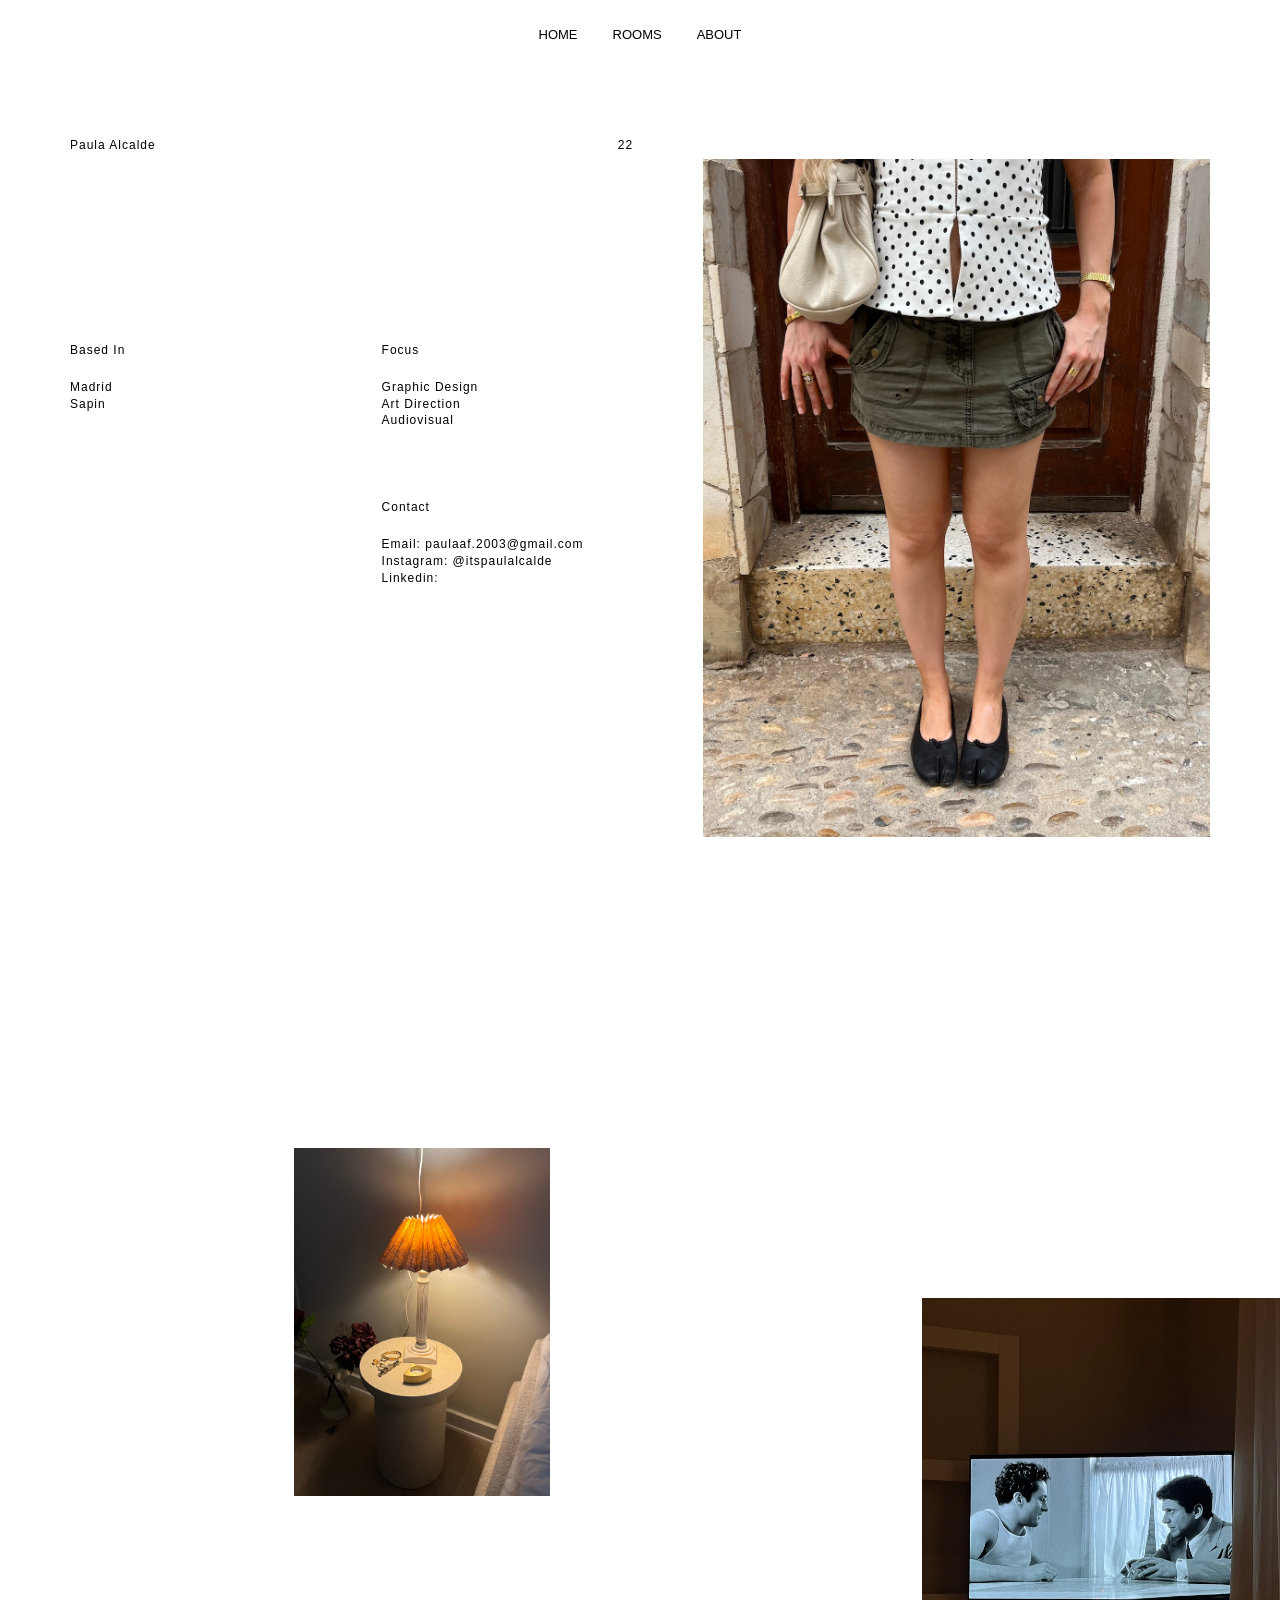
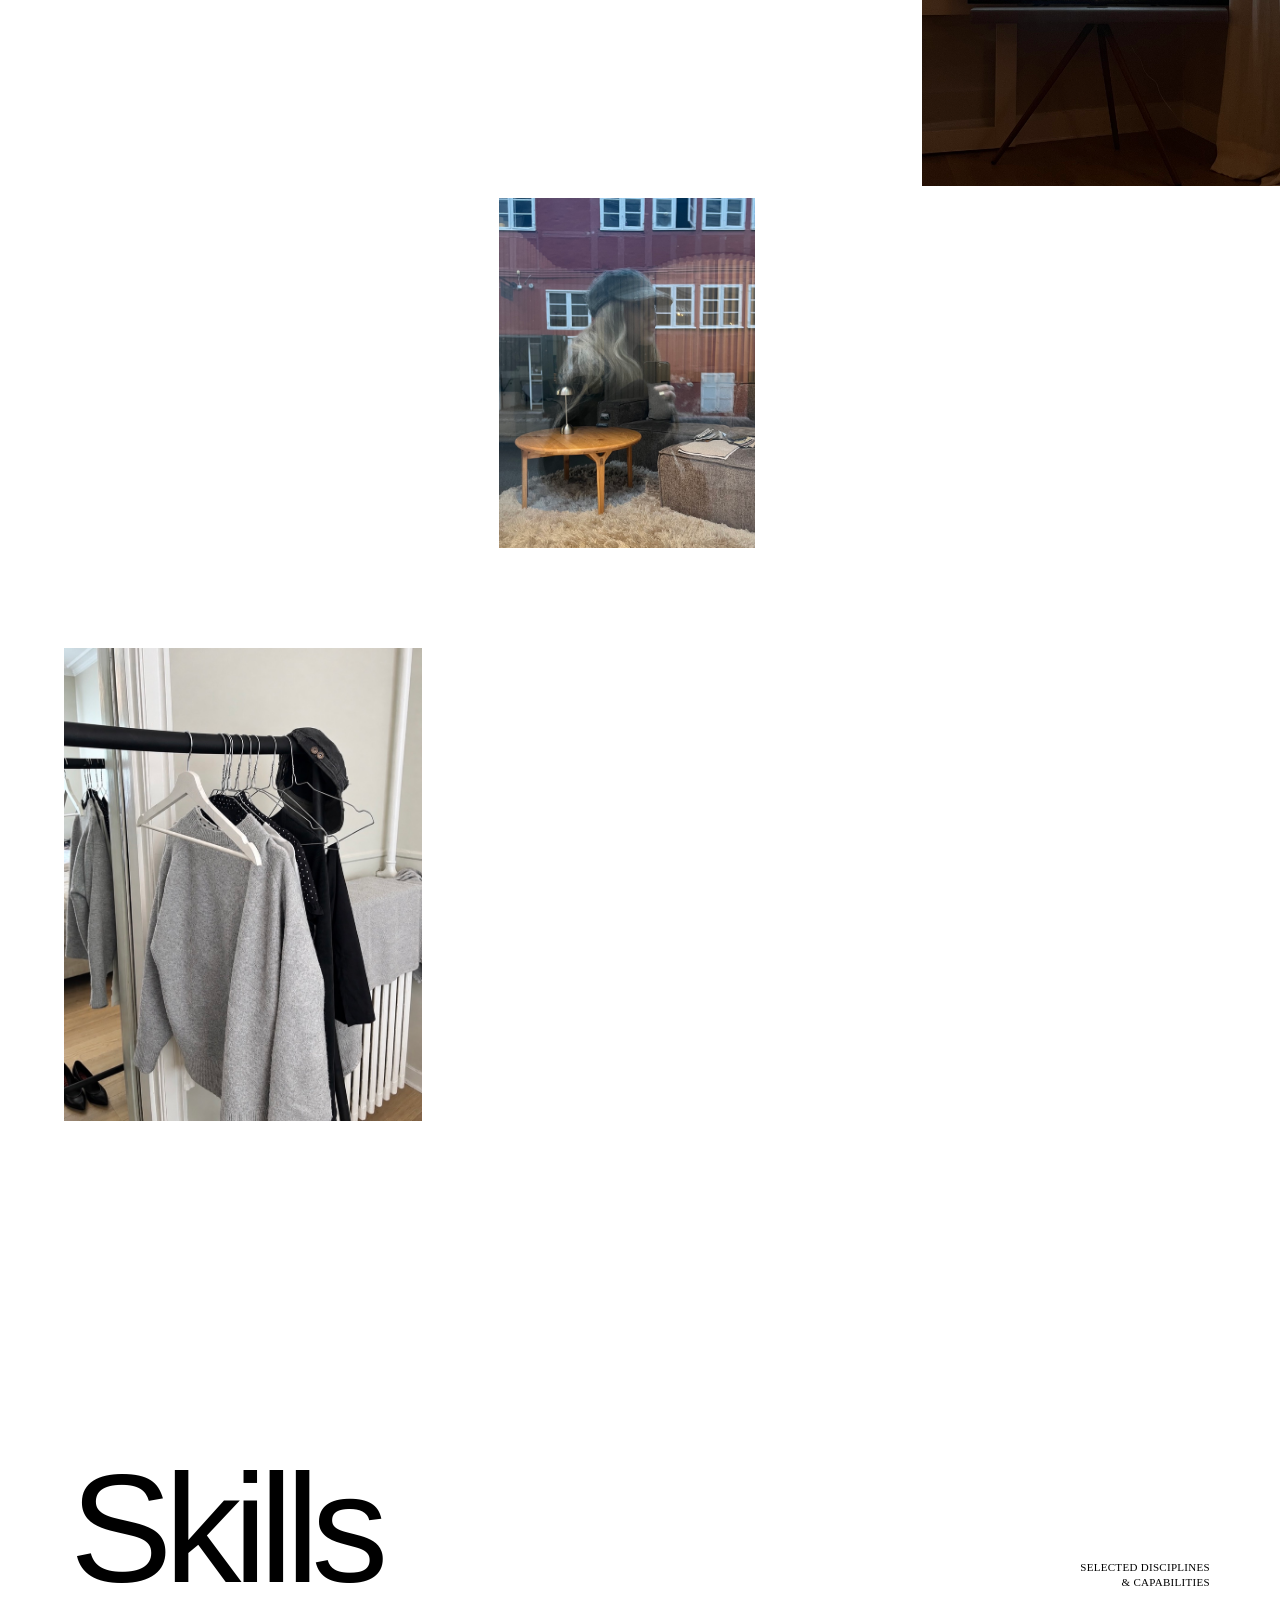
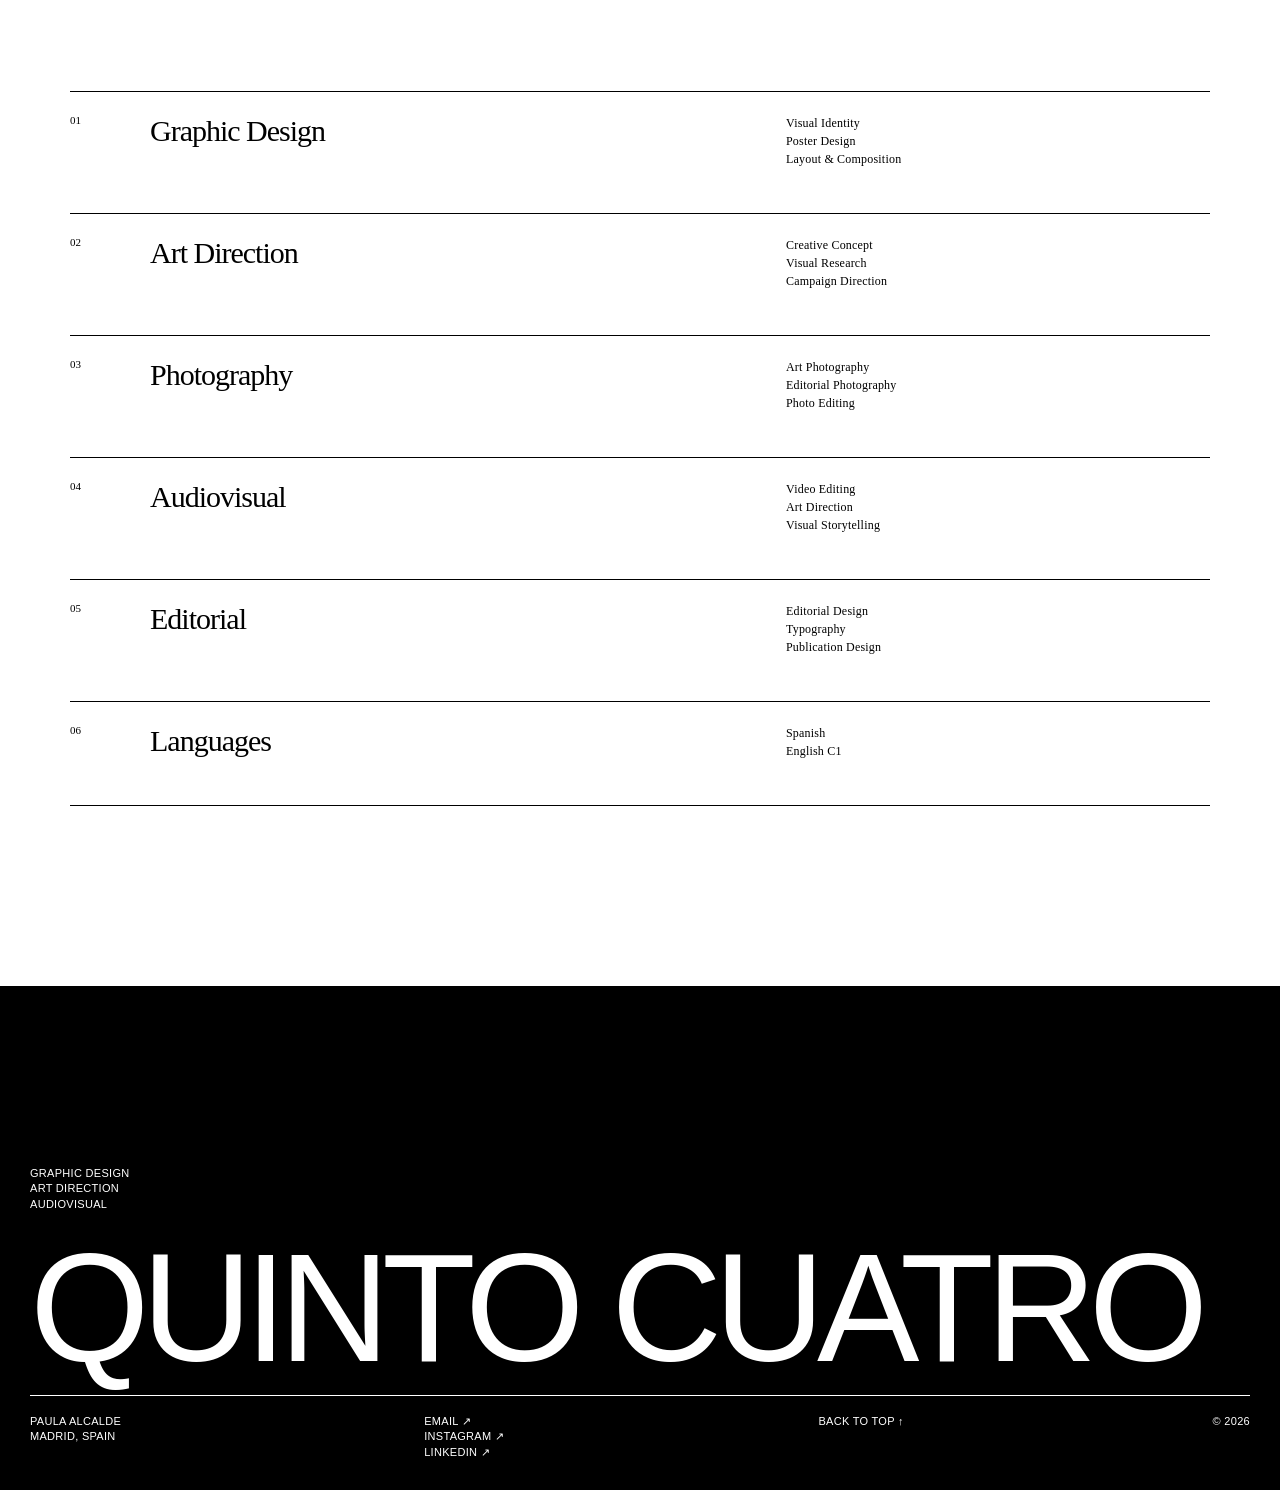
==== commit 185b1cfb: "Updates" ====
--- a/about.html
+++ b/about.html
@@ -92,12 +92,8 @@
             <img src="gallery/paula 4.jpeg">
         </div>
 
-        <div class="gallery-photo photo-4">
-            <img src="gallery/paula 5.jpeg" alt="">
-        </div>
-
         <div class="gallery-photo photo-5">
-            <img src="gallery/paula 6.jpeg" alt="">
+            <img src="gallery/paula 5 .jpeg" alt="">
         </div>
 
     </section>
@@ -178,6 +174,17 @@
                     Editorial Design<br>
                     Typography<br>
                     Publication Design
+                </p>
+            </div>
+
+             <div class="skill-row">
+                <span class="skill-number">06</span>
+
+                <h3>Languages</h3>
+
+                <p>
+                    Spanish<br>
+                    English C1<br>
                 </p>
             </div>
 
--- a/css/style.css
+++ b/css/style.css
@@ -1,5 +1,20 @@
+
+* {
+    margin: 0;
+    padding: 0;
+    box-sizing: border-box;
+}
+
+html,
+body {
+    width: 100%;
+    max-width: 100%;
+    overflow-x: hidden;
+}
+
 
 /* MENU */
+
 
 .menu {
     width: 100%;
@@ -94,6 +109,7 @@
 }
 
 .home-hero-bottom {
+    width: 100%;
     display: grid;
 
     grid-template-columns: 1fr 1.7fr 1fr;
@@ -140,7 +156,10 @@
 
 
 .home-location {
-    text-align: right;
+    width: 100%;
+    display: flex;
+    justify-content: flex-end;
+    align-items: flex-end;
 
     font-family: "Helvetica Neue", Helvetica, Arial, sans-serif;
 
@@ -464,7 +483,7 @@
 
     color: #000000;
     background-color: #ffffff;
-    font-family: inherit;
+    font-family: "Helvetica Neue", Helvetica, Arial, sans-serif;
 
 }
 
@@ -565,7 +584,7 @@
 }
 
 .photo-5 {
-    width: 45%;
+    width: 28%;
     top: 1100px;
     left: 5%;
 }
